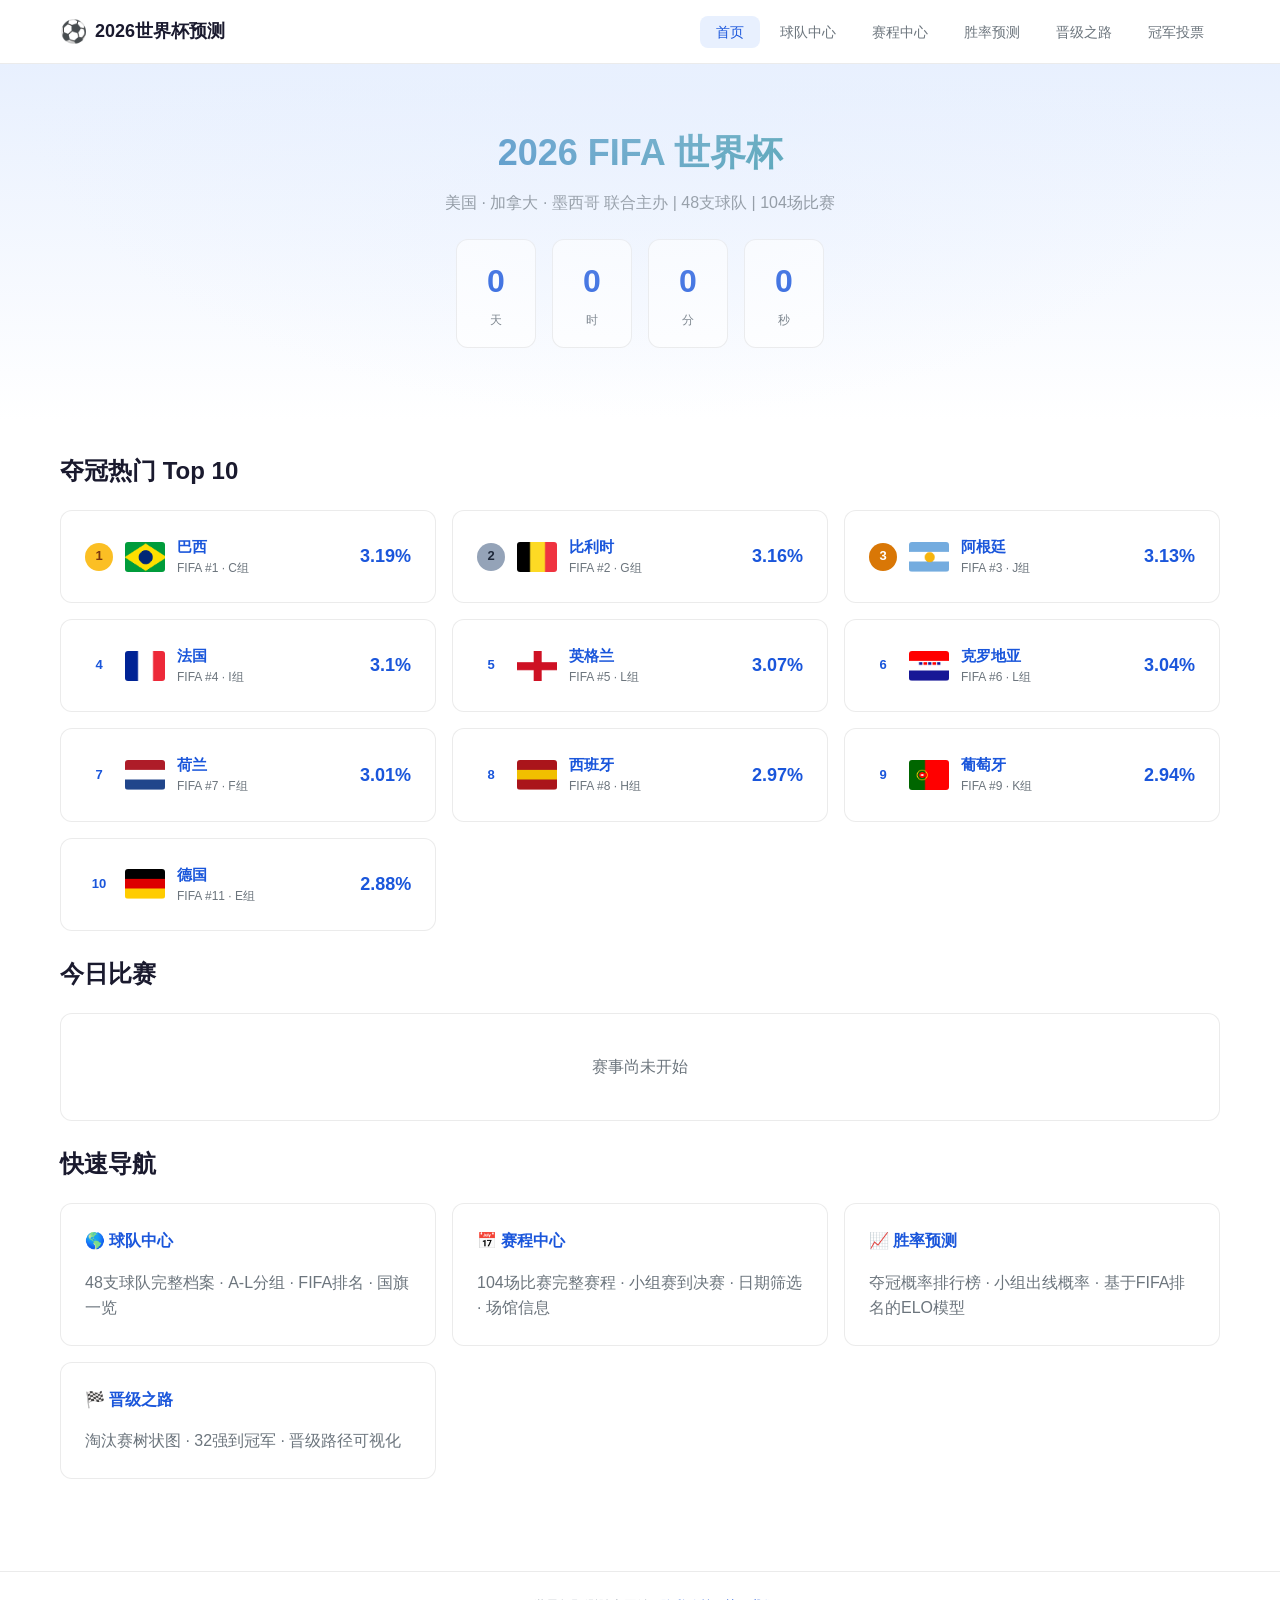
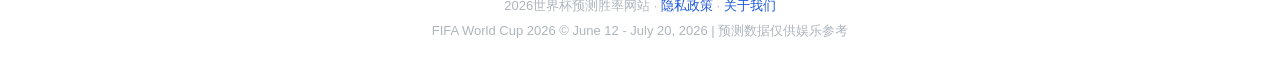
==== index.html @ de407ac1 "SEO optimization: meta tags, OG/Twitter cards, sitemap, robots.txt, privacy/about pages, schema.org " ====
<!DOCTYPE html>
<html lang="zh-CN">
<head>
<meta charset="UTF-8">
<meta name="viewport" content="width=device-width, initial-scale=1.0">
<title>2026世界杯预测胜率 | 夺冠概率 · 赛程 · 球队中心</title>
  <meta name="description" content="2026年美加墨世界杯预测胜率网站。48支球队完整数据，104场比赛赛程，基于FIFA排名的ELO胜率模型，冠军预测投票。免费、无广告（即将开通）、纯中文。">
  <meta name="keywords" content="2026世界杯,世界杯预测,夺冠概率,世界杯赛程,世界杯球队,FIFA排名,世界杯投票,美加墨世界杯,胜率预测">
  <meta name="robots" content="index, follow, max-image-preview:large">
  <meta name="author" content="2026世界杯预测">
  <link rel="canonical" href="https://wangjinbiao0601-max.github.io/worldcup2026-predict/">
  <!-- Open Graph -->
  <meta property="og:title" content="2026世界杯预测胜率 | 夺冠概率 · 赛程 · 球队中心">
  <meta property="og:description" content="2026年美加墨世界杯预测胜率网站。48支球队完整数据，104场比赛赛程，基于FIFA排名的ELO胜率模型，冠军预测投票。免费、无广告（即将开通）、纯中文。">
  <meta property="og:type" content="website">
  <meta property="og:url" content="https://wangjinbiao0601-max.github.io/worldcup2026-predict/">
  <meta property="og:site_name" content="2026世界杯预测">
  <meta property="og:locale" content="zh_CN">
  <!-- Twitter Card -->
  <meta name="twitter:card" content="summary_large_image">
  <meta name="twitter:title" content="2026世界杯预测胜率 | 夺冠概率 · 赛程 · 球队中心">
  <meta name="twitter:description" content="2026年美加墨世界杯预测胜率网站。48支球队完整数据，104场比赛赛程，基于FIFA排名的ELO胜率模型，冠军预测投票。免费、无广告（即将开通）、纯中文。">
  <!-- Structured Data -->
  <script type="application/ld+json">
  {
    "@context": "https://schema.org",
    "@type": "WebSite",
    "name": "2026世界杯预测胜率",
    "url": "https://wangjinbiao0601-max.github.io/worldcup2026-predict/",
    "description": "2026年美加墨世界杯预测胜率网站。48支球队数据、104场赛程、ELO胜率模型、冠军预测投票。",
    "inLanguage": "zh-CN",
    "potentialAction": {
      "@type": "SearchAction",
      "target": "https://wangjinbiao0601-max.github.io/worldcup2026-predict/teams.html?search={search_term_string}",
      "query-input": "required name=search_term_string"
    }
  }
  </script>
<link rel="stylesheet" href="css/style.css">
</head>
<body>

<nav class="nav">
  <div class="nav-inner">
    <a href="index.html" class="nav-logo"><span>&#9917;</span> 2026世界杯预测</a>
    <button class="nav-toggle" onclick="document.querySelector('.nav-links').classList.toggle('open')">
      <span></span><span></span><span></span>
    </button>
    <ul class="nav-links">
      <li><a href="index.html" class="active">首页</a></li>
      <li><a href="teams.html">球队中心</a></li>
      <li><a href="schedule.html">赛程中心</a></li>
      <li><a href="probability.html">胜率预测</a></li>
      <li><a href="bracket.html">晋级之路</a></li>
      <li><a href="vote.html">冠军投票</a></li>
    </ul>
  </div>
</nav>

<section class="hero hero-enhanced">
  <h1 class="shimmer-text">2026 FIFA 世界杯</h1>
  <p>美国 · 加拿大 · 墨西哥 联合主办 | 48支球队 | 104场比赛</p>
  <div class="countdown" id="countdown"></div>
</section>

<div class="container">
  <h2 class="section-title">夺冠热门 Top 10</h2>
  <div class="card-grid" id="hot-teams"></div>

  <div class="mt-24">
    <h2 class="section-title">今日比赛</h2>
    <div class="match-grid" id="today-matches"></div>
  </div>

  <div class="mt-24">
    <h2 class="section-title">快速导航</h2>
    <div class="card-grid">
      <a href="teams.html" class="card">
        <div class="card-title">&#127758; 球队中心</div>
        <p class="text-muted">48支球队完整档案 · A-L分组 · FIFA排名 · 国旗一览</p>
      </a>
      <a href="schedule.html" class="card">
        <div class="card-title">&#128197; 赛程中心</div>
        <p class="text-muted">104场比赛完整赛程 · 小组赛到决赛 · 日期筛选 · 场馆信息</p>
      </a>
      <a href="probability.html" class="card">
        <div class="card-title">&#128200; 胜率预测</div>
        <p class="text-muted">夺冠概率排行榜 · 小组出线概率 · 基于FIFA排名的ELO模型</p>
      </a>
      <a href="bracket.html" class="card">
        <div class="card-title">&#127937; 晋级之路</div>
        <p class="text-muted">淘汰赛树状图 · 32强到冠军 · 晋级路径可视化</p>
      </a>
    </div>
  </div>
</div>

<footer class="footer">
  <p>2026世界杯预测胜率网站 · <a href="privacy.html">隐私政策</a> · <a href="about.html">关于我们</a></p>
  <p style="margin-top:4px;">FIFA World Cup 2026 &copy; June 12 - July 20, 2026 | 预测数据仅供娱乐参考</p>
</footer>

<script src="js/data.js"></script>
<script src="js/probability.js"></script>
<script src="js/effects.js"></script>
<script>
(function() {
  // 激活粒子雨
  Effects.init();
  Effects.startParticleRain();

  var tn = TOURNAMENT;

  // 倒计时
  var start = new Date(tn.startDate + 'T00:00:00+08:00');
  var end = new Date(tn.endDate + 'T23:59:59+08:00');
  var now = new Date();

  function updateCountdown() {
    var diff = start - new Date();
    if (diff <= 0) diff = 0;
    var d = Math.floor(diff / 86400000);
    var h = Math.floor((diff % 86400000) / 3600000);
    var m = Math.floor((diff % 3600000) / 60000);
    var s = Math.floor((diff % 60000) / 1000);
    document.getElementById('countdown').innerHTML =
      '<div class="countdown-item"><div class="countdown-num">' + d + '</div><div class="countdown-label">天</div></div>' +
      '<div class="countdown-item"><div class="countdown-num">' + h + '</div><div class="countdown-label">时</div></div>' +
      '<div class="countdown-item"><div class="countdown-num">' + m + '</div><div class="countdown-label">分</div></div>' +
      '<div class="countdown-item"><div class="countdown-num">' + s + '</div><div class="countdown-label">秒</div></div>';
  }
  updateCountdown();
  setInterval(updateCountdown, 1000);

  // 夺冠热门 Top 10
  var odds = getCachedOdds().slice(0, 10);
  var hotHTML = odds.map(function(t, i) {
    var rankClass = i === 0 ? 'rank-1' : i === 1 ? 'rank-2' : i === 2 ? 'rank-3' : '';
    return '<a href="teams.html?team=' + t.fifaCode + '" class="card glow-card flip-card" style="display:flex;align-items:center;gap:12px;">' +
      '<div class="flip-card-inner" style="display:flex;align-items:center;gap:12px;width:100%;">' +
      '<span class="rank-badge ' + rankClass + '">' + (i+1) + '</span>' +
      '<img src="' + t.flag + '" class="flag-animated" style="width:40px;height:30px;object-fit:cover;border-radius:3px;" alt="">' +
      '<div style="flex:1"><div style="font-weight:600;font-size:15px;">' + t.name + '</div><div style="font-size:12px;color:var(--text-secondary);">FIFA #' + t.fifaRank + ' · ' + t.group + '组</div></div>' +
      '<div style="font-weight:700;font-size:18px;color:var(--accent);">' + t.probability + '%</div>' +
      '</div>' +
    '</a>';
  }).join('');
  document.getElementById('hot-teams').innerHTML = hotHTML;

  // 今日比赛
  var today = new Date().toISOString().slice(0, 10);
  var todayMatches = getMatchesByDate(today);
  var todayHTML = '';
  if (todayMatches.length === 0) {
    var upcoming = MATCHES.find(function(m) { return m.date >= today; });
    if (upcoming) {
      var h = getTeamByCode(upcoming.home);
      var a = getTeamByCode(upcoming.away);
      todayHTML = '<div class="card text-center" style="padding:40px;"><p class="text-muted" style="font-size:15px;">今日暂无比赛</p><p style="margin-top:8px;font-size:13px;">最近比赛: ' + h.nameCN + ' vs ' + a.nameCN + ' — ' + upcoming.date + '</p></div>';
    } else {
      todayHTML = '<div class="card text-center" style="padding:40px;"><p class="text-muted">赛事尚未开始</p></div>';
    }
  } else {
    todayHTML = todayMatches.map(function(m) {
      var h = getTeamByCode(m.home);
      var a = getTeamByCode(m.away);
      var probs = calcMatchProbability(h, a);
      var stageLabel = m.stage === 'group' ? m.group + '组 第' + m.matchday + '轮' : m.stage;
      return '<div class="match-card">' +
        '<div class="match-time"><div class="match-date">' + m.date.slice(5) + '</div><div class="match-hour">' + m.time + '</div></div>' +
        '<div class="match-teams">' +
          '<div class="match-team"><img src="' + h.flag + '" alt=""><span class="match-team-name">' + h.nameCN + '</span></div>' +
          '<span class="match-vs">VS</span>' +
          '<div class="match-team right"><span class="match-team-name">' + a.nameCN + '</span><img src="' + a.flag + '" alt=""></div>' +
        '</div>' +
        '<span class="match-stage">' + stageLabel + '</span>' +
        '<div style="text-align:center;font-size:12px;min-width:80px;">' +
          '<span style="color:var(--accent);">' + probs.homeWin + '%</span> · <span style="color:var(--text-tertiary);">' + probs.draw + '%</span> · <span style="color:var(--danger);">' + probs.awayWin + '%</span>' +
        '</div>' +
      '</div>';
    }).join('');
  }
  document.getElementById('today-matches').innerHTML = todayHTML;
})();
</script>
</body>
</html>
---- css/style.css ----
/* ===== CSS Variables ===== */
:root {
  --bg: #ffffff;
  --bg-secondary: #f8f9fa;
  --bg-tertiary: #f0f1f3;
  --text: #1a1a2e;
  --text-secondary: #6c757d;
  --text-tertiary: #adb5bd;
  --border: rgba(0,0,0,.08);
  --border-secondary: rgba(0,0,0,.15);
  --accent: #1a56db;
  --accent-light: #e8f0fe;
  --accent-text: #1a56db;
  --success: #059669;
  --success-bg: #ecfdf5;
  --warning: #d97706;
  --warning-bg: #fffbeb;
  --danger: #dc2626;
  --danger-bg: #fef2f2;
  --radius: 12px;
  --radius-sm: 8px;
  --nav-height: 64px;
  --max-width: 1200px;
}

@media (prefers-color-scheme: dark) {
  :root {
    --bg: #0f172a;
    --bg-secondary: #1e293b;
    --bg-tertiary: #334155;
    --text: #f1f5f9;
    --text-secondary: #94a3b8;
    --text-tertiary: #64748b;
    --border: rgba(255,255,255,.08);
    --border-secondary: rgba(255,255,255,.15);
    --accent: #3b82f6;
    --accent-light: #1e3a5f;
    --accent-text: #60a5fa;
  }
}

/* ===== Reset ===== */
*, *::before, *::after { box-sizing: border-box; margin: 0; padding: 0; }
html { font-size: 16px; scroll-behavior: smooth; }
body {
  font-family: -apple-system, BlinkMacSystemFont, "Segoe UI", "PingFang SC", "Hiragino Sans GB", "Microsoft YaHei", sans-serif;
  background: var(--bg);
  color: var(--text);
  line-height: 1.6;
  min-height: 100vh;
}
a { color: var(--accent); text-decoration: none; }
img { max-width: 100%; display: block; }

/* ===== Navigation ===== */
.nav {
  position: sticky; top: 0; z-index: 100;
  background: var(--bg);
  border-bottom: 1px solid var(--border);
  backdrop-filter: blur(12px);
  height: var(--nav-height);
}
.nav-inner {
  max-width: var(--max-width); margin: 0 auto; padding: 0 20px;
  display: flex; align-items: center; justify-content: space-between;
  height: 100%;
}
.nav-logo {
  font-size: 18px; font-weight: 700; color: var(--text);
  display: flex; align-items: center; gap: 8px;
}
.nav-logo span { font-size: 22px; }
.nav-links { display: flex; gap: 4px; list-style: none; }
.nav-links a {
  padding: 8px 16px; border-radius: var(--radius-sm);
  font-size: 14px; color: var(--text-secondary);
  transition: all .2s;
  white-space: nowrap;
}
.nav-links a:hover, .nav-links a.active {
  background: var(--accent-light); color: var(--accent-text);
}

/* ===== Mobile Nav ===== */
.nav-toggle { display: none; background: none; border: none; cursor: pointer; padding: 8px; }
.nav-toggle span { display: block; width: 24px; height: 2px; background: var(--text); margin: 5px 0; transition: .2s; }
@media (max-width: 768px) {
  .nav-links {
    display: none; position: absolute; top: var(--nav-height); left: 0; right: 0;
    background: var(--bg); border-bottom: 1px solid var(--border);
    flex-direction: column; padding: 8px;
  }
  .nav-links.open { display: flex; }
  .nav-toggle { display: block; }
}

/* ===== Layout ===== */
.container { max-width: var(--max-width); margin: 0 auto; padding: 32px 20px; }

/* ===== Hero ===== */
.hero {
  text-align: center; padding: 60px 20px 40px;
  background: linear-gradient(180deg, var(--accent-light) 0%, var(--bg) 100%);
}
.hero h1 { font-size: 36px; font-weight: 800; margin-bottom: 8px; }
.hero p { font-size: 16px; color: var(--text-secondary); margin-bottom: 24px; }
.countdown {
  display: flex; gap: 16px; justify-content: center; flex-wrap: wrap;
  margin-bottom: 32px;
}
.countdown-item {
  background: var(--bg); border: 1px solid var(--border);
  border-radius: var(--radius); padding: 16px 24px; min-width: 80px;
  text-align: center;
}
.countdown-num { font-size: 32px; font-weight: 800; color: var(--accent); }
.countdown-label { font-size: 12px; color: var(--text-secondary); margin-top: 4px; }

/* ===== Cards ===== */
.card {
  background: var(--bg); border: 1px solid var(--border);
  border-radius: var(--radius); padding: 24px;
  transition: border-color .2s, transform .2s;
}
.card:hover { border-color: var(--border-secondary); transform: translateY(-2px); }
.card-title { font-size: 16px; font-weight: 600; margin-bottom: 16px; }
.card-grid { display: grid; grid-template-columns: repeat(auto-fill, minmax(280px, 1fr)); gap: 16px; }

.section-title { font-size: 24px; font-weight: 700; margin-bottom: 20px; }
.section-desc { color: var(--text-secondary); margin-bottom: 24px; }

/* ===== Team Grid ===== */
.team-grid { display: grid; grid-template-columns: repeat(auto-fill, minmax(160px, 1fr)); gap: 12px; }
.team-card {
  display: flex; align-items: center; gap: 10px;
  padding: 12px 16px; border: 1px solid var(--border); border-radius: var(--radius-sm);
  cursor: pointer; transition: all .2s; background: var(--bg);
}
.team-card:hover { border-color: var(--accent); background: var(--accent-light); }
.team-card img { width: 32px; height: 24px; object-fit: cover; border-radius: 2px; }
.team-card-info { flex: 1; min-width: 0; }
.team-card-name { font-size: 14px; font-weight: 500; white-space: nowrap; overflow: hidden; text-overflow: ellipsis; }
.team-card-rank { font-size: 12px; color: var(--text-secondary); }
.team-card-group {
  font-size: 11px; color: var(--accent); background: var(--accent-light);
  padding: 2px 8px; border-radius: 10px; font-weight: 600;
}

/* ===== Group Tabs ===== */
.group-tabs {
  display: flex; flex-wrap: wrap; gap: 6px; margin-bottom: 20px;
}
.group-tab {
  padding: 6px 14px; border: 1px solid var(--border); border-radius: 20px;
  font-size: 13px; font-weight: 500; cursor: pointer; transition: all .2s;
  background: var(--bg); color: var(--text-secondary);
}
.group-tab:hover, .group-tab.active {
  background: var(--accent); color: #fff; border-color: var(--accent);
}

/* ===== Search ===== */
.search-box {
  width: 100%; max-width: 400px; margin-bottom: 20px;
  padding: 10px 16px; border: 1px solid var(--border); border-radius: var(--radius-sm);
  font-size: 14px; background: var(--bg); color: var(--text);
  outline: none; transition: border-color .2s;
}
.search-box:focus { border-color: var(--accent); }

/* ===== Match Card ===== */
.match-card {
  display: flex; align-items: center; gap: 12px;
  padding: 14px 18px; border: 1px solid var(--border); border-radius: var(--radius);
  transition: all .2s;
}
.match-card:hover { border-color: var(--accent); }
.match-time { text-align: center; min-width: 48px; }
.match-date { font-size: 12px; color: var(--text-secondary); }
.match-hour { font-size: 15px; font-weight: 600; }
.match-teams { flex: 1; display: flex; align-items: center; gap: 8px; }
.match-team {
  display: flex; align-items: center; gap: 6px; flex: 1;
}
.match-team.right { justify-content: flex-end; text-align: right; }
.match-team img { width: 28px; height: 21px; object-fit: cover; border-radius: 2px; }
.match-team-name { font-size: 14px; font-weight: 500; }
.match-vs { font-size: 13px; color: var(--text-tertiary); font-weight: 600; margin: 0 8px; }
.match-venue { font-size: 11px; color: var(--text-tertiary); }
.match-score {
  font-size: 20px; font-weight: 800; min-width: 60px; text-align: center;
  letter-spacing: 4px;
}
.match-score.scheduled { color: var(--text-tertiary); letter-spacing: 0; font-size: 12px; }
.match-stage {
  font-size: 11px; padding: 2px 8px; border-radius: 10px;
  background: var(--accent-light); color: var(--accent); font-weight: 600;
}

/* ===== Match Grid ===== */
.match-grid { display: flex; flex-direction: column; gap: 8px; }
.match-date-header {
  font-size: 14px; font-weight: 600; color: var(--text-secondary);
  padding: 12px 0 4px; border-top: 1px solid var(--border); margin-top: 8px;
}

/* ===== Stage Filter ===== */
.stage-filters { display: flex; gap: 6px; flex-wrap: wrap; margin-bottom: 20px; }
.stage-filter {
  padding: 6px 14px; border: 1px solid var(--border); border-radius: 20px;
  font-size: 13px; cursor: pointer; transition: all .2s;
  background: var(--bg); color: var(--text-secondary);
}
.stage-filter:hover, .stage-filter.active {
  background: var(--accent); color: #fff; border-color: var(--accent);
}

/* ===== Table ===== */
.data-table {
  width: 100%; border-collapse: collapse; font-size: 14px;
}
.data-table th, .data-table td {
  padding: 12px 16px; text-align: left;
  border-bottom: 1px solid var(--border);
}
.data-table th { font-weight: 600; color: var(--text-secondary); font-size: 12px; text-transform: uppercase; }
.data-table tr:hover td { background: var(--bg-secondary); }
.rank-badge {
  display: inline-flex; align-items: center; justify-content: center;
  width: 28px; height: 28px; border-radius: 50%; font-size: 13px; font-weight: 700;
}
.rank-1 { background: #fbbf24; color: #78350f; }
.rank-2 { background: #94a3b8; color: #1e293b; }
.rank-3 { background: #d97706; color: #fff; }

.prob-bar {
  height: 8px; border-radius: 4px; background: var(--accent);
  transition: width .5s;
}
.prob-bar-bg { flex: 1; background: var(--bg-tertiary); border-radius: 4px; overflow: hidden; min-width: 80px; }

/* ===== Bracket ===== */
.bracket-container { overflow-x: auto; padding: 20px 0; }
.bracket-rounds { display: flex; gap: 20px; min-width: 960px; }
.bracket-round { flex: 1; min-width: 140px; }
.bracket-round-title {
  font-size: 12px; font-weight: 600; color: var(--text-secondary);
  text-align: center; margin-bottom: 12px;
  text-transform: uppercase; letter-spacing: 1px;
}
.bracket-match {
  border: 1px solid var(--border); border-radius: var(--radius-sm);
  padding: 10px; margin-bottom: 8px; background: var(--bg);
  transition: all .2s;
}
.bracket-match:hover { border-color: var(--accent); }
.bracket-team { display: flex; align-items: center; gap: 6px; padding: 4px 0; }
.bracket-team img { width: 20px; height: 15px; object-fit: cover; border-radius: 1px; }
.bracket-team-name { font-size: 12px; }
.bracket-team.tbd .bracket-team-name { color: var(--text-tertiary); font-style: italic; }
.bracket-connector { flex: 1; display: flex; align-items: center; justify-content: center; }

/* ===== Chart wrapper ===== */
.chart-wrapper {
  background: var(--bg); border: 1px solid var(--border);
  border-radius: var(--radius); padding: 20px;
  margin-bottom: 24px;
}

/* ===== Animations ===== */
@keyframes flagWave {
  0%, 100% { transform: perspective(100px) rotateY(0deg); }
  25% { transform: perspective(100px) rotateY(5deg); }
  75% { transform: perspective(100px) rotateY(-5deg); }
}
@keyframes flagFloat {
  0%, 100% { transform: translateY(0); }
  50% { transform: translateY(-3px); }
}
@keyframes countPulse {
  0%, 100% { transform: scale(1); }
  50% { transform: scale(1.05); }
}
@keyframes fadeInUp {
  from { opacity: 0; transform: translateY(20px); }
  to { opacity: 1; transform: translateY(0); }
}
@keyframes slideIn {
  from { opacity: 0; transform: translateX(-20px); }
  to { opacity: 1; transform: translateX(0); }
}
@keyframes glowPulse {
  0%, 100% { box-shadow: 0 0 4px rgba(26,86,219,.2); }
  50% { box-shadow: 0 0 16px rgba(26,86,219,.4); }
}
@keyframes numberBounce {
  0% { transform: scale(1); }
  30% { transform: scale(1.3); color: var(--accent); }
  100% { transform: scale(1); }
}
@keyframes floatUp {
  0% { opacity: 1; transform: translateY(0) scale(1); }
  100% { opacity: 0; transform: translateY(-60px) scale(.3); }
}
@keyframes shimmer {
  0% { background-position: -200% 0; }
  100% { background-position: 200% 0; }
}

.flag-animated {
  animation: flagWave 3s ease-in-out infinite, flagFloat 2s ease-in-out infinite;
  transform-origin: center;
  image-rendering: auto;
}
.flag-animated:hover { animation: flagWave .6s ease-in-out infinite, flagFloat 1s ease-in-out infinite; }

.team-card img, .match-team img, .prob-flag { animation: flagWave 4s ease-in-out infinite; }
.team-card:hover img { animation: flagWave .8s ease-in-out infinite; }

.animate-in { animation: fadeInUp .5s ease-out both; }
.animate-slide { animation: slideIn .4s ease-out both; }

.countdown-item { animation: countPulse 2s ease-in-out infinite; }
.countdown-item:nth-child(2) { animation-delay: .2s; }
.countdown-item:nth-child(3) { animation-delay: .4s; }
.countdown-item:nth-child(4) { animation-delay: .6s; }

.number-animate {
  animation: numberBounce .6s ease-out;
  display: inline-block;
}

.glow-card {
  transition: all .3s ease;
}
.glow-card:hover {
  animation: glowPulse 1.5s ease-in-out infinite;
  border-color: var(--accent);
}

.flip-card {
  perspective: 600px;
}
.flip-card-inner {
  transition: transform .5s ease;
  transform-style: preserve-3d;
}
.flip-card:hover .flip-card-inner { transform: rotateY(8deg) translateY(-4px); }

.shimmer-text {
  background: linear-gradient(90deg, var(--accent) 0%, var(--success) 50%, var(--accent) 100%);
  background-size: 200% auto;
  -webkit-background-clip: text;
  -webkit-text-fill-color: transparent;
  background-clip: text;
  animation: shimmer 3s linear infinite;
}

/* ===== Particle Canvas ===== */
#particle-canvas {
  position: fixed; top: 0; left: 0; width: 100%; height: 100%;
  pointer-events: none; z-index: 0;
}

/* ===== Hero enhanced ===== */
.hero-enhanced {
  position: relative; overflow: hidden;
}
.hero-enhanced::before {
  content: ''; position: absolute; top: 0; left: 0; right: 0; bottom: 0;
  background: radial-gradient(ellipse at 50% 0%, var(--accent-light) 0%, transparent 70%);
  opacity: .6;
}

/* ===== Vote page specific ===== */
.vote-grid {
  display: grid; grid-template-columns: repeat(auto-fill, minmax(120px, 1fr)); gap: 10px;
}
.vote-card {
  border: 2px solid var(--border); border-radius: var(--radius);
  padding: 14px 10px; text-align: center; cursor: pointer;
  transition: all .25s ease; background: var(--bg);
  position: relative; overflow: hidden;
}
.vote-card:hover { border-color: var(--accent); transform: translateY(-2px); }
.vote-card.selected {
  border-color: var(--accent); background: var(--accent-light);
  animation: glowPulse 2s ease-in-out infinite;
}
.vote-card.selected::after {
  content: '\2713'; position: absolute; top: 6px; right: 8px;
  font-size: 16px; color: var(--accent); font-weight: 700;
}
.vote-card img { width: 36px; height: 27px; object-fit: cover; border-radius: 2px; margin: 0 auto 6px; }
.vote-card-name { font-size: 13px; font-weight: 500; }
.vote-card-rank { font-size: 11px; color: var(--text-secondary); margin-top: 2px; }

.vote-actions {
  display: flex; gap: 12px; flex-wrap: wrap; margin-top: 24px;
}
.btn {
  padding: 10px 24px; border-radius: var(--radius-sm); font-size: 14px; font-weight: 600;
  cursor: pointer; transition: all .2s; border: 1px solid var(--border);
  background: var(--bg); color: var(--text);
}
.btn:hover { border-color: var(--border-secondary); }
.btn-primary {
  background: var(--accent); color: #fff; border-color: var(--accent);
}
.btn-primary:hover { opacity: .9; transform: translateY(-1px); }
.btn-success {
  background: var(--success); color: #fff; border-color: var(--success);
}
.btn-danger {
  background: var(--danger); color: #fff; border-color: var(--danger);
}

.result-badge {
  display: inline-flex; align-items: center; gap: 6px;
  padding: 6px 14px; border-radius: 20px; font-size: 13px; font-weight: 600;
  background: var(--success-bg); color: var(--success);
}
.result-badge.highlight { background: var(--accent-light); color: var(--accent); }

.share-preview {
  background: linear-gradient(135deg, #1a1a2e 0%, #16213e 50%, #0f3460 100%);
  color: #fff; border-radius: var(--radius); padding: 32px;
  text-align: center; max-width: 420px; margin: 0 auto;
  position: relative; overflow: hidden;
}
.share-preview::before {
  content: ''; position: absolute; top: 0; left: 0; right: 0; bottom: 0;
  background: radial-gradient(circle at 30% 50%, rgba(59,130,246,.15) 0%, transparent 50%);
}
.share-preview > * { position: relative; z-index: 1; }
.share-title { font-size: 22px; font-weight: 800; margin-bottom: 16px; }
.share-champion { font-size: 18px; font-weight: 700; margin: 8px 0; color: #fbbf24; }
.share-teams {
  display: flex; flex-wrap: wrap; gap: 8px; justify-content: center; margin: 16px 0;
}
.share-team-tag {
  background: rgba(255,255,255,.1); border: 1px solid rgba(255,255,255,.15);
  border-radius: 20px; padding: 6px 14px; font-size: 13px;
  display: flex; align-items: center; gap: 6px;
}
.share-team-tag img { width: 22px; height: 16px; object-fit: cover; border-radius: 1px; }
.share-footer {
  font-size: 11px; opacity: .5; margin-top: 20px;
}

/* ===== Footer ===== */
.footer {
  border-top: 1px solid var(--border); padding: 24px 20px;
  text-align: center; font-size: 13px; color: var(--text-tertiary);
  margin-top: 60px;
}

/* ===== Modal ===== */
.modal-overlay {
  display: none; position: fixed; inset: 0; z-index: 200;
  background: rgba(0,0,0,.5); align-items: center; justify-content: center;
}
.modal-overlay.open { display: flex; }
.modal {
  background: var(--bg); border-radius: var(--radius); padding: 32px;
  max-width: 480px; width: 90%; max-height: 80vh; overflow-y: auto;
}
.modal-close {
  float: right; background: none; border: none; font-size: 24px;
  cursor: pointer; color: var(--text-secondary); line-height: 1;
}
.modal-flag { width: 64px; height: 48px; object-fit: cover; border-radius: 4px; margin: 0 auto 16px; }
.modal-name { font-size: 22px; font-weight: 700; text-align: center; }
.modal-name-en { font-size: 14px; color: var(--text-secondary); text-align: center; margin-bottom: 16px; }
.modal-stats { display: grid; grid-template-columns: 1fr 1fr; gap: 12px; }
.modal-stat { text-align: center; padding: 12px; background: var(--bg-secondary); border-radius: var(--radius-sm); }
.modal-stat-val { font-size: 18px; font-weight: 700; }
.modal-stat-label { font-size: 12px; color: var(--text-secondary); }

/* ===== Utility ===== */
.text-center { text-align: center; }
.text-muted { color: var(--text-secondary); }
.mt-16 { margin-top: 16px; }
.mt-24 { margin-top: 24px; }
.mb-16 { margin-bottom: 16px; }
.flex-center { display: flex; align-items: center; justify-content: center; }
.hidden { display: none !important; }

/* ===== Responsive ===== */
@media (max-width: 768px) {
  .hero h1 { font-size: 26px; }
  .countdown-item { min-width: 60px; padding: 12px 16px; }
  .countdown-num { font-size: 24px; }
  .card-grid { grid-template-columns: 1fr; }
  .team-grid { grid-template-columns: repeat(auto-fill, minmax(140px, 1fr)); }
  .bracket-rounds { min-width: 720px; }
  .bracket-round { min-width: 100px; }
}

@media (max-width: 480px) {
  .container { padding: 16px 12px; }
  .match-teams { flex-direction: column; gap: 4px; }
  .match-team.right { justify-content: flex-start; text-align: left; }
  .match-vs { margin: 2px 0; }
}
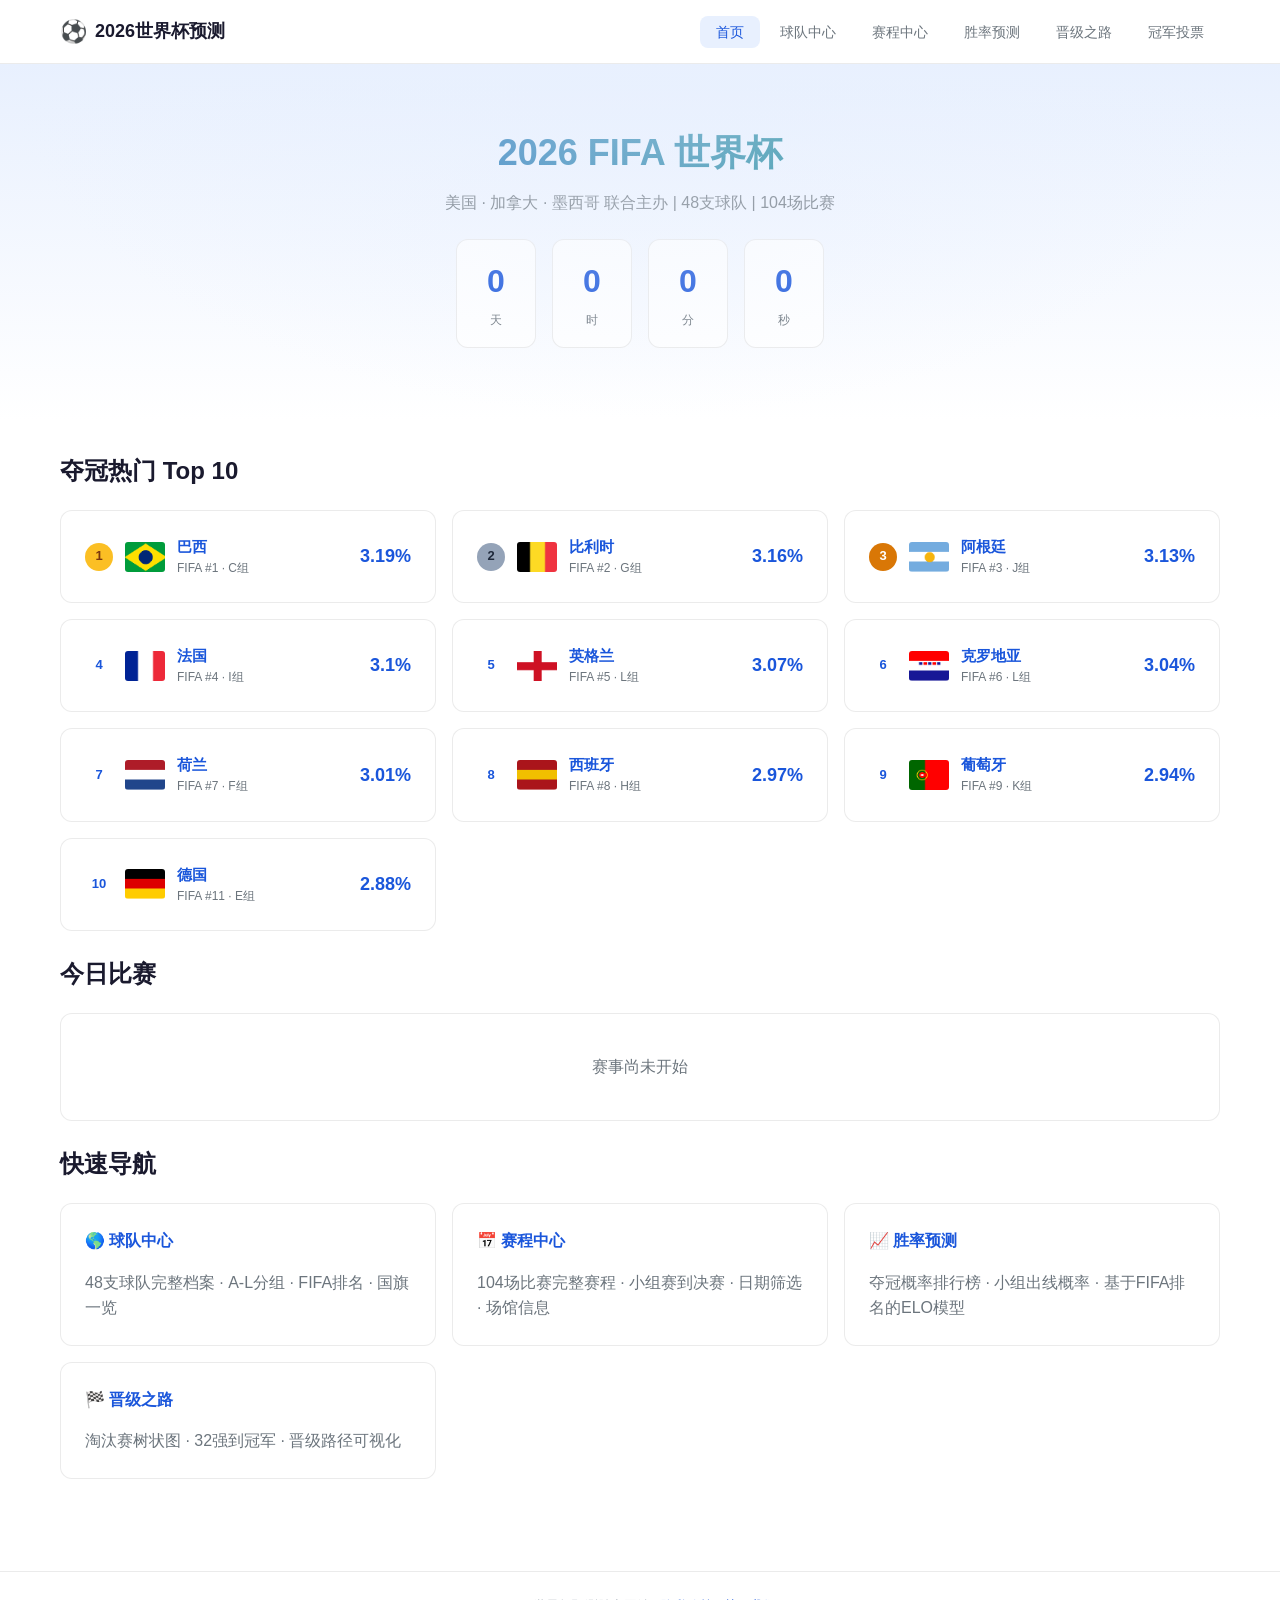
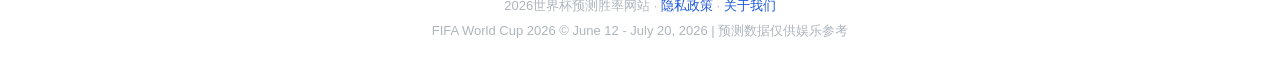
==== commit 6435caec: "Bind custom domain cup2026.top + update all URLs" ====
--- a/index.html
+++ b/index.html
@@ -8,12 +8,12 @@
   <meta name="keywords" content="2026世界杯,世界杯预测,夺冠概率,世界杯赛程,世界杯球队,FIFA排名,世界杯投票,美加墨世界杯,胜率预测">
   <meta name="robots" content="index, follow, max-image-preview:large">
   <meta name="author" content="2026世界杯预测">
-  <link rel="canonical" href="https://wangjinbiao0601-max.github.io/worldcup2026-predict/">
+  <link rel="canonical" href="https://cup2026.top/">
   <!-- Open Graph -->
   <meta property="og:title" content="2026世界杯预测胜率 | 夺冠概率 · 赛程 · 球队中心">
   <meta property="og:description" content="2026年美加墨世界杯预测胜率网站。48支球队完整数据，104场比赛赛程，基于FIFA排名的ELO胜率模型，冠军预测投票。免费、无广告（即将开通）、纯中文。">
   <meta property="og:type" content="website">
-  <meta property="og:url" content="https://wangjinbiao0601-max.github.io/worldcup2026-predict/">
+  <meta property="og:url" content="https://cup2026.top/">
   <meta property="og:site_name" content="2026世界杯预测">
   <meta property="og:locale" content="zh_CN">
   <!-- Twitter Card -->
@@ -26,12 +26,12 @@
     "@context": "https://schema.org",
     "@type": "WebSite",
     "name": "2026世界杯预测胜率",
-    "url": "https://wangjinbiao0601-max.github.io/worldcup2026-predict/",
+    "url": "https://cup2026.top/",
     "description": "2026年美加墨世界杯预测胜率网站。48支球队数据、104场赛程、ELO胜率模型、冠军预测投票。",
     "inLanguage": "zh-CN",
     "potentialAction": {
       "@type": "SearchAction",
-      "target": "https://wangjinbiao0601-max.github.io/worldcup2026-predict/teams.html?search={search_term_string}",
+      "target": "https://cup2026.top/teams.html?search={search_term_string}",
       "query-input": "required name=search_term_string"
     }
   }
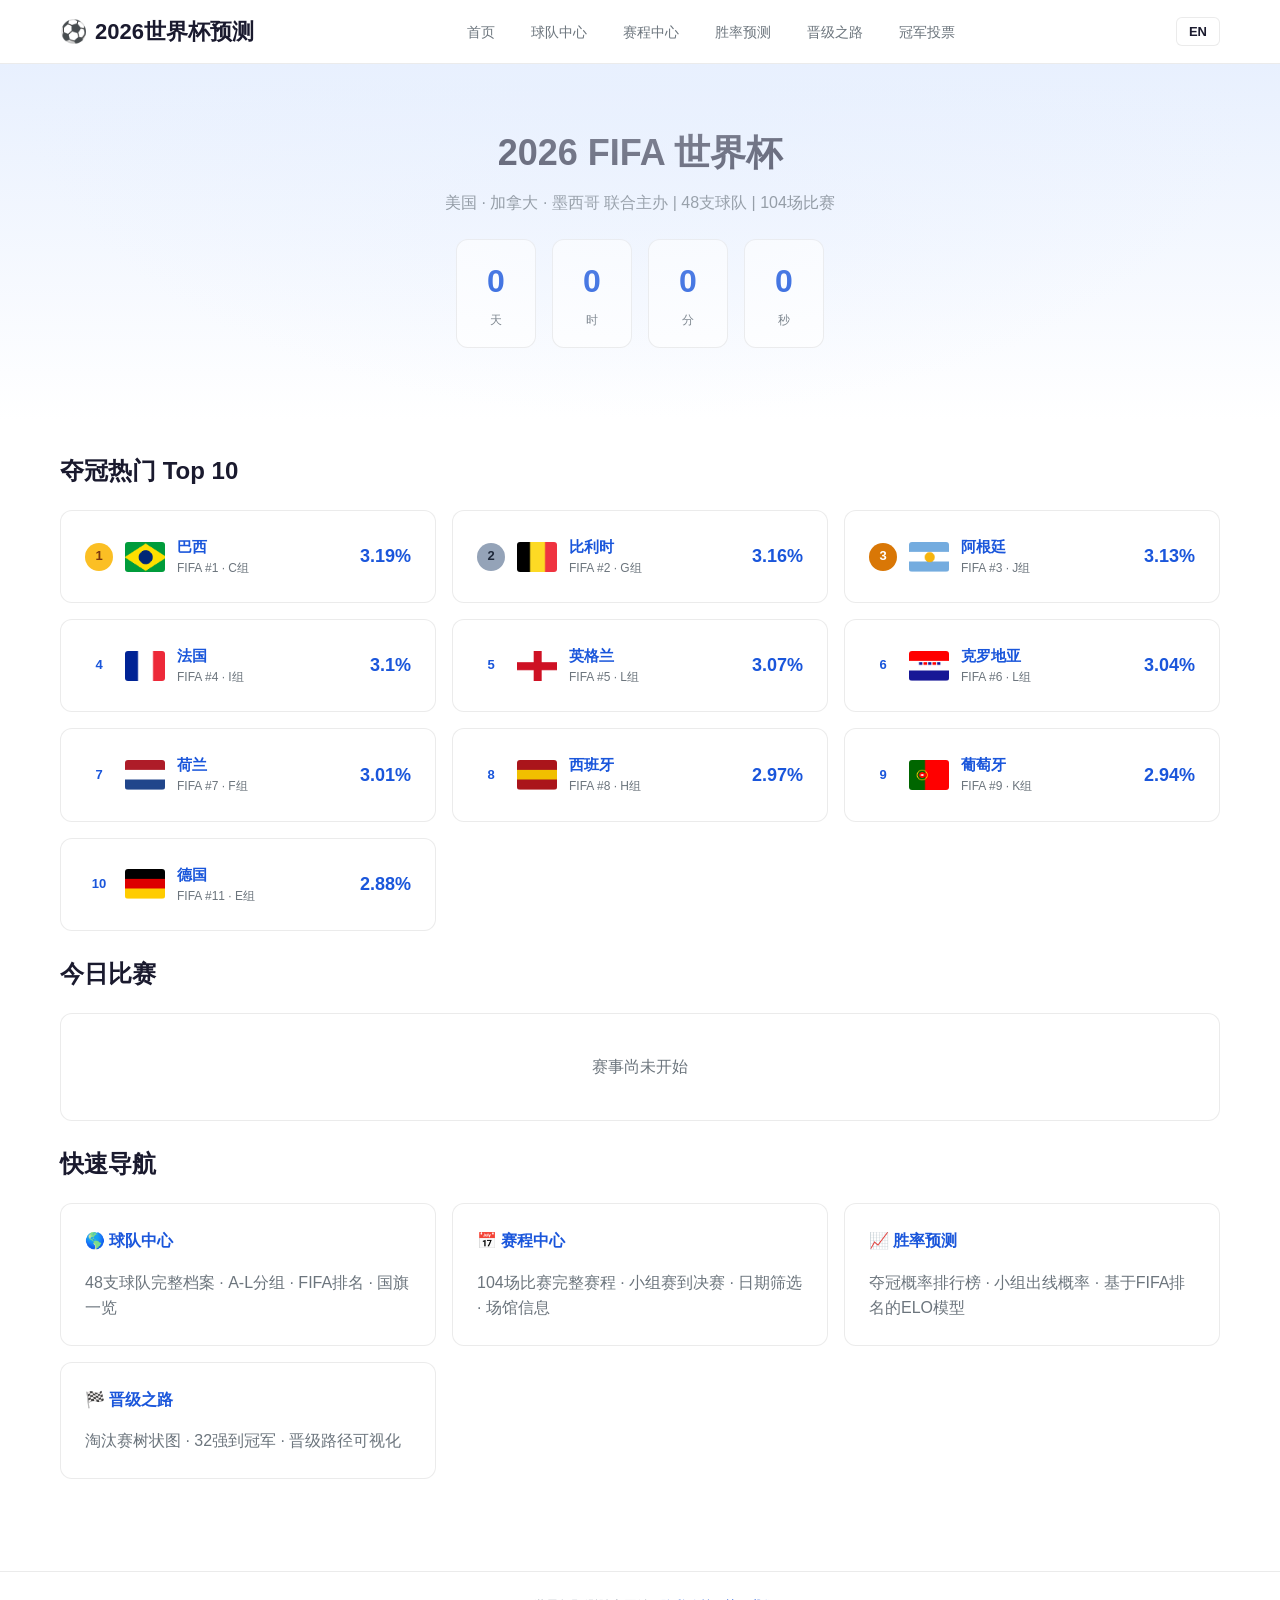
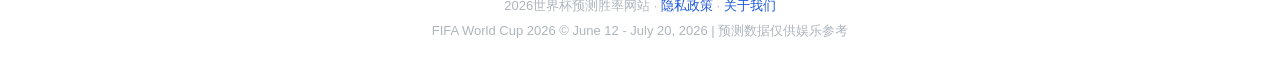
==== commit 4f193b9f: "Add i18n Chinese/English bilingual support with language switcher" ====
--- a/index.html
+++ b/index.html
@@ -2,8 +2,10 @@
 <html lang="zh-CN">
 <head>
 <meta charset="UTF-8">
+  <script async src="https://pagead2.googlesyndication.com/pagead/js/adsbygoogle.js?client=ca-pub-3006326176617264"
+     crossorigin="anonymous"></script>
 <meta name="viewport" content="width=device-width, initial-scale=1.0">
-<title>2026世界杯预测胜率 | 夺冠概率 · 赛程 · 球队中心</title>
+<title data-i18n-title="2026世界杯预测胜率 | 夺冠概率 · 赛程 · 球队中心">2026世界杯预测胜率 | 夺冠概率 · 赛程 · 球队中心</title>
   <meta name="description" content="2026年美加墨世界杯预测胜率网站。48支球队完整数据，104场比赛赛程，基于FIFA排名的ELO胜率模型，冠军预测投票。免费、无广告（即将开通）、纯中文。">
   <meta name="keywords" content="2026世界杯,世界杯预测,夺冠概率,世界杯赛程,世界杯球队,FIFA排名,世界杯投票,美加墨世界杯,胜率预测">
   <meta name="robots" content="index, follow, max-image-preview:large">
@@ -37,43 +39,45 @@
   }
   </script>
 <link rel="stylesheet" href="css/style.css">
+  <script src="js/i18n.js" defer></script>
 </head>
 <body>
 
 <nav class="nav">
   <div class="nav-inner">
-    <a href="index.html" class="nav-logo"><span>&#9917;</span> 2026世界杯预测</a>
+    <a href="index.html" class="nav-logo"><span>&#9917;</span> <span data-i18n="2026世界杯预测">2026世界杯预测</span></a>
     <button class="nav-toggle" onclick="document.querySelector('.nav-links').classList.toggle('open')">
       <span></span><span></span><span></span>
     </button>
     <ul class="nav-links">
-      <li><a href="index.html" class="active">首页</a></li>
-      <li><a href="teams.html">球队中心</a></li>
-      <li><a href="schedule.html">赛程中心</a></li>
-      <li><a href="probability.html">胜率预测</a></li>
-      <li><a href="bracket.html">晋级之路</a></li>
-      <li><a href="vote.html">冠军投票</a></li>
+      <li><a href="index.html" data-i18n="首页">首页</a></li>
+      <li><a href="teams.html" data-i18n="球队中心">球队中心</a></li>
+      <li><a href="schedule.html" data-i18n="赛程中心">赛程中心</a></li>
+      <li><a href="probability.html" data-i18n="胜率预测">胜率预测</a></li>
+      <li><a href="bracket.html" data-i18n="晋级之路">晋级之路</a></li>
+      <li><a href="vote.html" data-i18n="冠军投票">冠军投票</a></li>
     </ul>
+    <button id="lang-switch" class="btn" style="padding:6px 12px;font-size:13px;font-weight:600;border-radius:6px;margin-left:8px;">EN</button>
   </div>
 </nav>
 
 <section class="hero hero-enhanced">
-  <h1 class="shimmer-text">2026 FIFA 世界杯</h1>
-  <p>美国 · 加拿大 · 墨西哥 联合主办 | 48支球队 | 104场比赛</p>
+  <h1 data-i18n="2026 FIFA 世界杯">2026 FIFA 世界杯</h1>
+  <p><span data-i18n="美国 · 加拿大 · 墨西哥 联合主办 | 48支球队 | 104场比赛">美国 · 加拿大 · 墨西哥 联合主办 | 48支球队 | 104场比赛</span></p>
   <div class="countdown" id="countdown"></div>
 </section>
 
 <div class="container">
-  <h2 class="section-title">夺冠热门 Top 10</h2>
+  <h2 class="section-title" data-i18n="夺冠热门 Top 10">夺冠热门 Top 10</h2>
   <div class="card-grid" id="hot-teams"></div>
 
   <div class="mt-24">
-    <h2 class="section-title">今日比赛</h2>
+    <h2 class="section-title" data-i18n="今日比赛">今日比赛</h2>
     <div class="match-grid" id="today-matches"></div>
   </div>
 
   <div class="mt-24">
-    <h2 class="section-title">快速导航</h2>
+    <h2 class="section-title" data-i18n="快速导航">快速导航</h2>
     <div class="card-grid">
       <a href="teams.html" class="card">
         <div class="card-title">&#127758; 球队中心</div>
@@ -96,7 +100,7 @@
 </div>
 
 <footer class="footer">
-  <p>2026世界杯预测胜率网站 · <a href="privacy.html">隐私政策</a> · <a href="about.html">关于我们</a></p>
+  <p>2026世界杯预测胜率网站 · <a href="privacy.html"data-i18n="隐私政策">隐私政策</a> · <a href="about.html"data-i18n="关于我们">关于我们</a></p>
   <p style="margin-top:4px;">FIFA World Cup 2026 &copy; June 12 - July 20, 2026 | 预测数据仅供娱乐参考</p>
 </footer>
 
@@ -105,16 +109,13 @@
 <script src="js/effects.js"></script>
 <script>
 (function() {
-  // 激活粒子雨
   Effects.init();
   Effects.startParticleRain();
 
   var tn = TOURNAMENT;
+  function L(text) { return typeof I18N !== 'undefined' ? I18N.t(text) : text; }
 
-  // 倒计时
   var start = new Date(tn.startDate + 'T00:00:00+08:00');
-  var end = new Date(tn.endDate + 'T23:59:59+08:00');
-  var now = new Date();
 
   function updateCountdown() {
     var diff = start - new Date();
@@ -124,63 +125,74 @@
     var m = Math.floor((diff % 3600000) / 60000);
     var s = Math.floor((diff % 60000) / 1000);
     document.getElementById('countdown').innerHTML =
-      '<div class="countdown-item"><div class="countdown-num">' + d + '</div><div class="countdown-label">天</div></div>' +
-      '<div class="countdown-item"><div class="countdown-num">' + h + '</div><div class="countdown-label">时</div></div>' +
-      '<div class="countdown-item"><div class="countdown-num">' + m + '</div><div class="countdown-label">分</div></div>' +
-      '<div class="countdown-item"><div class="countdown-num">' + s + '</div><div class="countdown-label">秒</div></div>';
+      '<div class="countdown-item"><div class="countdown-num">' + d + '</div><div class="countdown-label">' + L('天') + '</div></div>' +
+      '<div class="countdown-item"><div class="countdown-num">' + h + '</div><div class="countdown-label">' + L('时') + '</div></div>' +
+      '<div class="countdown-item"><div class="countdown-num">' + m + '</div><div class="countdown-label">' + L('分') + '</div></div>' +
+      '<div class="countdown-item"><div class="countdown-num">' + s + '</div><div class="countdown-label">' + L('秒') + '</div></div>';
   }
   updateCountdown();
   setInterval(updateCountdown, 1000);
 
-  // 夺冠热门 Top 10
-  var odds = getCachedOdds().slice(0, 10);
-  var hotHTML = odds.map(function(t, i) {
-    var rankClass = i === 0 ? 'rank-1' : i === 1 ? 'rank-2' : i === 2 ? 'rank-3' : '';
-    return '<a href="teams.html?team=' + t.fifaCode + '" class="card glow-card flip-card" style="display:flex;align-items:center;gap:12px;">' +
-      '<div class="flip-card-inner" style="display:flex;align-items:center;gap:12px;width:100%;">' +
-      '<span class="rank-badge ' + rankClass + '">' + (i+1) + '</span>' +
-      '<img src="' + t.flag + '" class="flag-animated" style="width:40px;height:30px;object-fit:cover;border-radius:3px;" alt="">' +
-      '<div style="flex:1"><div style="font-weight:600;font-size:15px;">' + t.name + '</div><div style="font-size:12px;color:var(--text-secondary);">FIFA #' + t.fifaRank + ' · ' + t.group + '组</div></div>' +
-      '<div style="font-weight:700;font-size:18px;color:var(--accent);">' + t.probability + '%</div>' +
-      '</div>' +
-    '</a>';
-  }).join('');
-  document.getElementById('hot-teams').innerHTML = hotHTML;
+  function renderHotTeams() {
+    var odds = getCachedOdds().slice(0, 10);
+    var hotHTML = odds.map(function(t, i) {
+      var rankClass = i === 0 ? 'rank-1' : i === 1 ? 'rank-2' : i === 2 ? 'rank-3' : '';
+      var groupLabel = L('组');
+      return '<a href="teams.html?team=' + t.fifaCode + '" class="card glow-card flip-card" style="display:flex;align-items:center;gap:12px;">' +
+        '<div class="flip-card-inner" style="display:flex;align-items:center;gap:12px;width:100%;">' +
+        '<span class="rank-badge ' + rankClass + '">' + (i+1) + '</span>' +
+        '<img src="' + t.flag + '" class="flag-animated" style="width:40px;height:30px;object-fit:cover;border-radius:3px;" alt="">' +
+        '<div style="flex:1"><div style="font-weight:600;font-size:15px;">' + t.name + '</div><div style="font-size:12px;color:var(--text-secondary);">FIFA #' + t.fifaRank + ' · ' + t.group + groupLabel + '</div></div>' +
+        '<div style="font-weight:700;font-size:18px;color:var(--accent);">' + t.probability + '%</div>' +
+        '</div></a>';
+    }).join('');
+    document.getElementById('hot-teams').innerHTML = hotHTML;
+  }
 
-  // 今日比赛
-  var today = new Date().toISOString().slice(0, 10);
-  var todayMatches = getMatchesByDate(today);
-  var todayHTML = '';
-  if (todayMatches.length === 0) {
-    var upcoming = MATCHES.find(function(m) { return m.date >= today; });
-    if (upcoming) {
-      var h = getTeamByCode(upcoming.home);
-      var a = getTeamByCode(upcoming.away);
-      todayHTML = '<div class="card text-center" style="padding:40px;"><p class="text-muted" style="font-size:15px;">今日暂无比赛</p><p style="margin-top:8px;font-size:13px;">最近比赛: ' + h.nameCN + ' vs ' + a.nameCN + ' — ' + upcoming.date + '</p></div>';
+  function renderToday() {
+    var today = new Date().toISOString().slice(0, 10);
+    var todayMatches = getMatchesByDate(today);
+    var todayHTML = '';
+    if (todayMatches.length === 0) {
+      var upcoming = MATCHES.find(function(m) { return m.date >= today; });
+      if (upcoming) {
+        var h = getTeamByCode(upcoming.home);
+        var a = getTeamByCode(upcoming.away);
+        todayHTML = '<div class="card text-center" style="padding:40px;"><p class="text-muted" style="font-size:15px;">' + L('今日暂无比赛') + '</p><p style="margin-top:8px;font-size:13px;">' + L('最近比赛') + ': ' + h.nameCN + ' vs ' + a.nameCN + ' — ' + upcoming.date + '</p></div>';
+      } else {
+        todayHTML = '<div class="card text-center" style="padding:40px;"><p class="text-muted">' + L('赛事尚未开始') + '</p></div>';
+      }
     } else {
-      todayHTML = '<div class="card text-center" style="padding:40px;"><p class="text-muted">赛事尚未开始</p></div>';
+      todayHTML = todayMatches.map(function(m) {
+        var h = getTeamByCode(m.home);
+        var a = getTeamByCode(m.away);
+        var probs = calcMatchProbability(h, a);
+        var stageLabels = {group: m.group + L('组') + ' ' + L('第') + m.matchday + ' ' + L('轮'), round32: L('32强'), round16: L('16强'), quarter: L('8强'), semi: L('半决赛'), thirdPlace: L('季军赛'), final: L('决赛')};
+        var stageLabel = stageLabels[m.stage] || m.stage;
+        return '<div class="match-card">' +
+          '<div class="match-time"><div class="match-date">' + m.date.slice(5) + '</div><div class="match-hour">' + m.time + '</div></div>' +
+          '<div class="match-teams">' +
+            '<div class="match-team"><img src="' + h.flag + '" alt=""><span class="match-team-name">' + h.nameCN + '</span></div>' +
+            '<span class="match-vs">VS</span>' +
+            '<div class="match-team right"><span class="match-team-name">' + a.nameCN + '</span><img src="' + a.flag + '" alt=""></div>' +
+          '</div>' +
+          '<span class="match-stage">' + stageLabel + '</span>' +
+          '<div style="text-align:center;font-size:12px;min-width:80px;">' +
+            '<span style="color:var(--accent);">' + probs.homeWin + '%</span> · <span style="color:var(--text-tertiary);">' + probs.draw + '%</span> · <span style="color:var(--danger);">' + probs.awayWin + '%</span>' +
+          '</div></div>';
+      }).join('');
     }
-  } else {
-    todayHTML = todayMatches.map(function(m) {
-      var h = getTeamByCode(m.home);
-      var a = getTeamByCode(m.away);
-      var probs = calcMatchProbability(h, a);
-      var stageLabel = m.stage === 'group' ? m.group + '组 第' + m.matchday + '轮' : m.stage;
-      return '<div class="match-card">' +
-        '<div class="match-time"><div class="match-date">' + m.date.slice(5) + '</div><div class="match-hour">' + m.time + '</div></div>' +
-        '<div class="match-teams">' +
-          '<div class="match-team"><img src="' + h.flag + '" alt=""><span class="match-team-name">' + h.nameCN + '</span></div>' +
-          '<span class="match-vs">VS</span>' +
-          '<div class="match-team right"><span class="match-team-name">' + a.nameCN + '</span><img src="' + a.flag + '" alt=""></div>' +
-        '</div>' +
-        '<span class="match-stage">' + stageLabel + '</span>' +
-        '<div style="text-align:center;font-size:12px;min-width:80px;">' +
-          '<span style="color:var(--accent);">' + probs.homeWin + '%</span> · <span style="color:var(--text-tertiary);">' + probs.draw + '%</span> · <span style="color:var(--danger);">' + probs.awayWin + '%</span>' +
-        '</div>' +
-      '</div>';
-    }).join('');
+    document.getElementById('today-matches').innerHTML = todayHTML;
   }
-  document.getElementById('today-matches').innerHTML = todayHTML;
+
+  renderHotTeams();
+  renderToday();
+
+  window.renderLang = function() {
+    updateCountdown();
+    renderHotTeams();
+    renderToday();
+  };
 })();
 </script>
 </body>
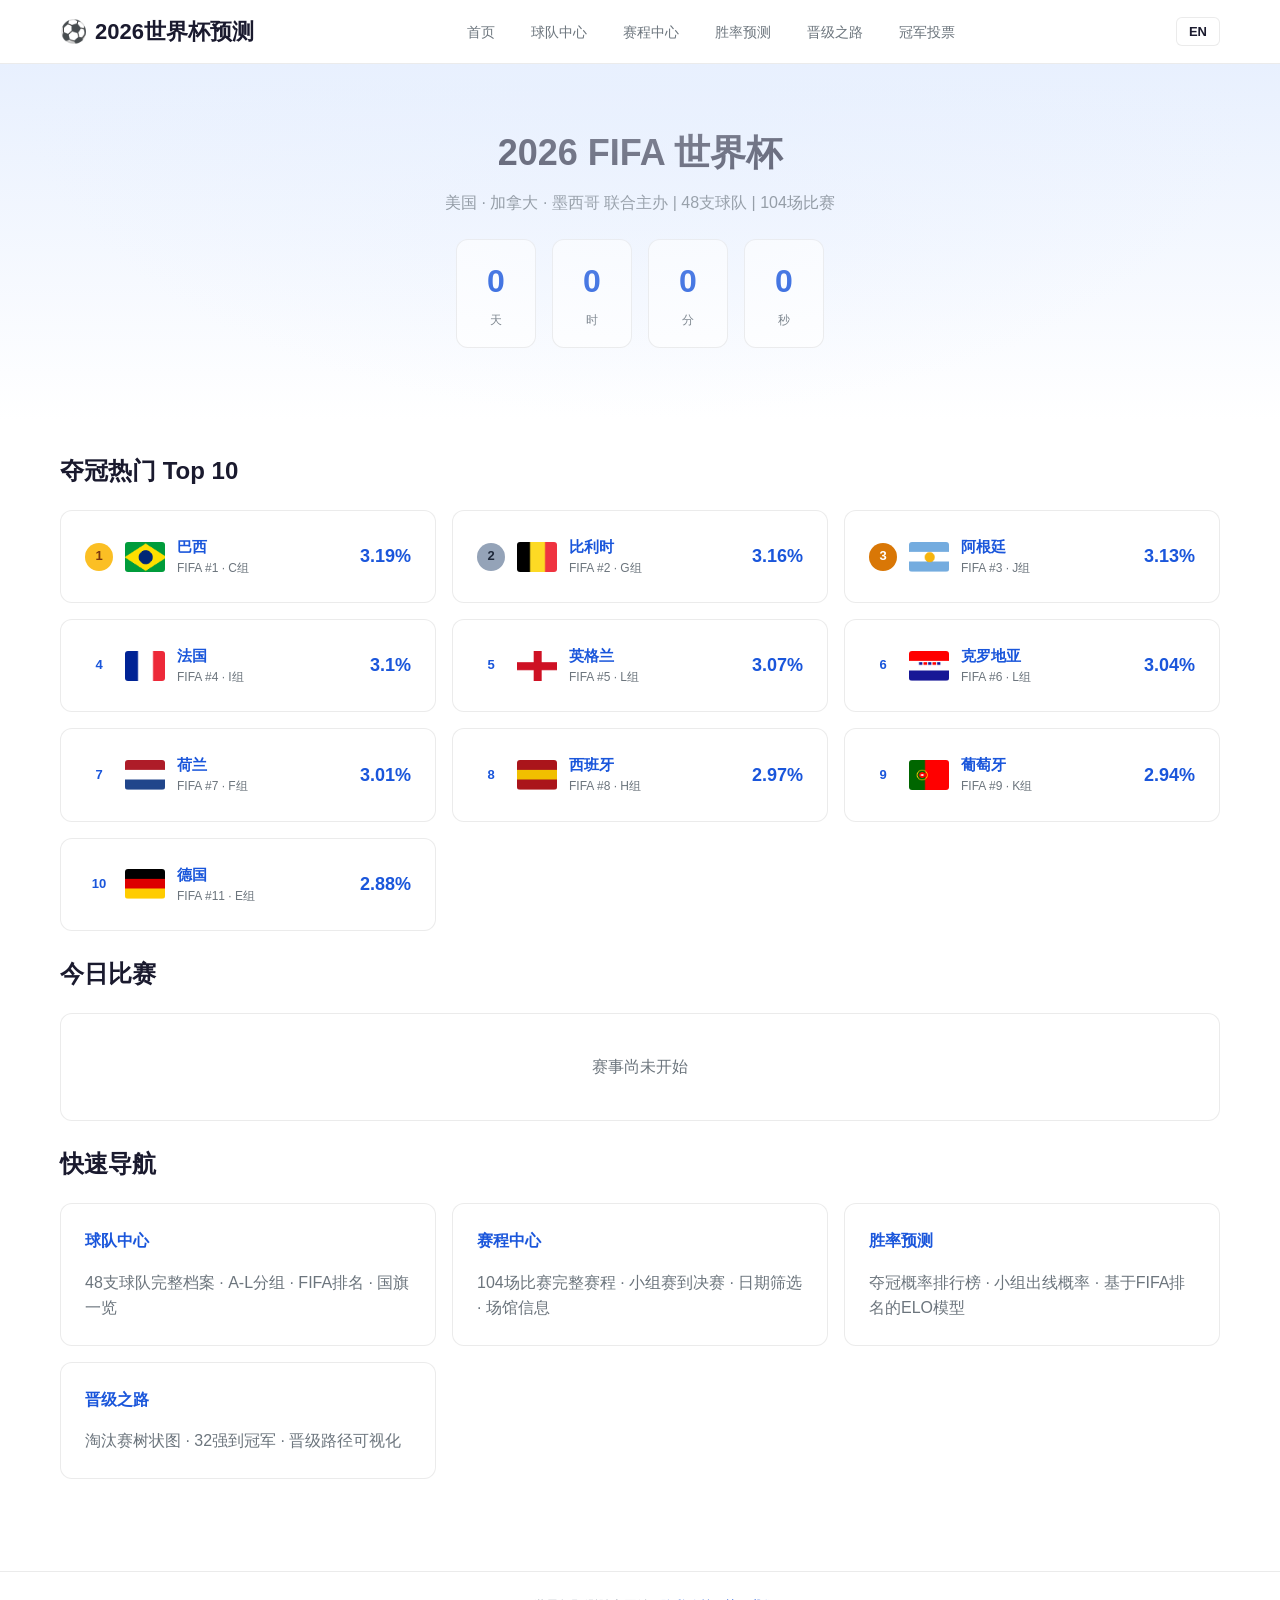
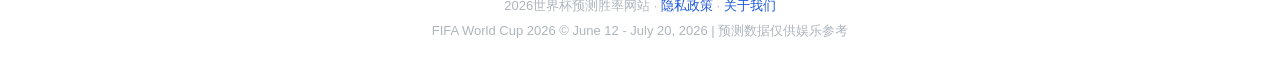
==== commit cf38ae08: "Fix nav cards i18n - English switching now works" ====
--- a/index.html
+++ b/index.html
@@ -80,20 +80,20 @@
     <h2 class="section-title" data-i18n="快速导航">快速导航</h2>
     <div class="card-grid">
       <a href="teams.html" class="card">
-        <div class="card-title">&#127758; 球队中心</div>
-        <p class="text-muted">48支球队完整档案 · A-L分组 · FIFA排名 · 国旗一览</p>
+        <div class="card-title"><span data-i18n="球队中心">球队中心</span></div>
+        <p class="text-muted" data-i18n="48支球队完整档案 · A-L分组 · FIFA排名 · 国旗一览">48支球队完整档案 · A-L分组 · FIFA排名 · 国旗一览</p>
       </a>
       <a href="schedule.html" class="card">
-        <div class="card-title">&#128197; 赛程中心</div>
-        <p class="text-muted">104场比赛完整赛程 · 小组赛到决赛 · 日期筛选 · 场馆信息</p>
+        <div class="card-title"><span data-i18n="赛程中心">赛程中心</span></div>
+        <p class="text-muted" data-i18n="104场比赛完整赛程 · 小组赛到决赛 · 日期筛选 · 场馆信息">104场比赛完整赛程 · 小组赛到决赛 · 日期筛选 · 场馆信息</p>
       </a>
       <a href="probability.html" class="card">
-        <div class="card-title">&#128200; 胜率预测</div>
-        <p class="text-muted">夺冠概率排行榜 · 小组出线概率 · 基于FIFA排名的ELO模型</p>
+        <div class="card-title"><span data-i18n="胜率预测">胜率预测</span></div>
+        <p class="text-muted" data-i18n="夺冠概率排行榜 · 小组出线概率 · 基于FIFA排名的ELO模型">夺冠概率排行榜 · 小组出线概率 · 基于FIFA排名的ELO模型</p>
       </a>
       <a href="bracket.html" class="card">
-        <div class="card-title">&#127937; 晋级之路</div>
-        <p class="text-muted">淘汰赛树状图 · 32强到冠军 · 晋级路径可视化</p>
+        <div class="card-title"><span data-i18n="晋级之路">晋级之路</span></div>
+        <p class="text-muted" data-i18n="淘汰赛树状图 · 32强到冠军 · 晋级路径可视化">淘汰赛树状图 · 32强到冠军 · 晋级路径可视化</p>
       </a>
     </div>
   </div>
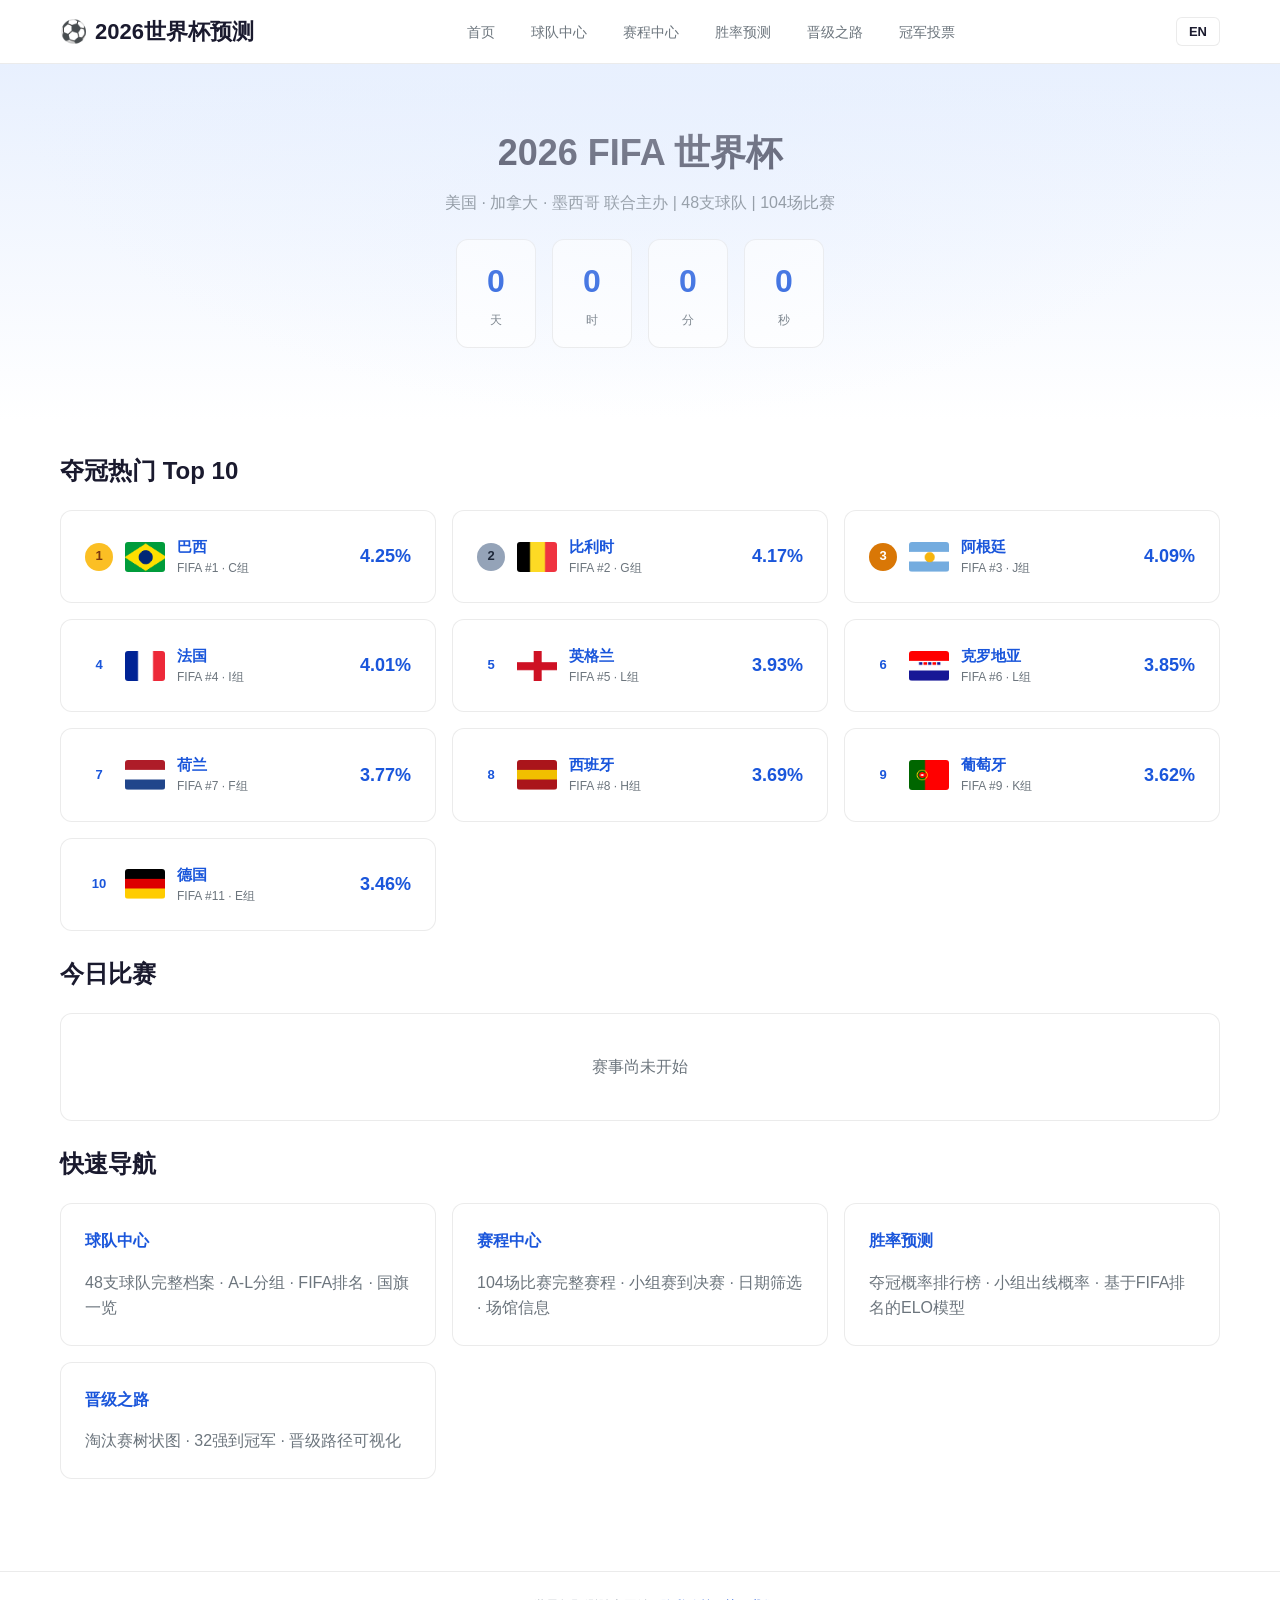
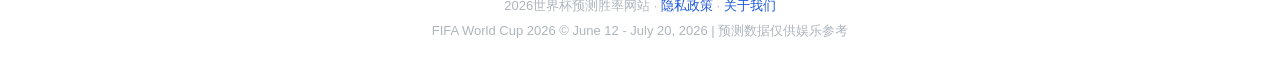
==== commit 8f8bb7ab: "Fix: bilingual team names on index + squared probability formula for better distribution" ====
--- a/index.html
+++ b/index.html
@@ -135,14 +135,16 @@
 
   function renderHotTeams() {
     var odds = getCachedOdds().slice(0, 10);
+    var isEnglish = typeof I18N !== 'undefined' && I18N.current === 'en';
     var hotHTML = odds.map(function(t, i) {
       var rankClass = i === 0 ? 'rank-1' : i === 1 ? 'rank-2' : i === 2 ? 'rank-3' : '';
       var groupLabel = L('组');
+      var teamName = isEnglish ? (getTeamByCode(t.fifaCode) || {}).name || t.name : t.name;
       return '<a href="teams.html?team=' + t.fifaCode + '" class="card glow-card flip-card" style="display:flex;align-items:center;gap:12px;">' +
         '<div class="flip-card-inner" style="display:flex;align-items:center;gap:12px;width:100%;">' +
         '<span class="rank-badge ' + rankClass + '">' + (i+1) + '</span>' +
         '<img src="' + t.flag + '" class="flag-animated" style="width:40px;height:30px;object-fit:cover;border-radius:3px;" alt="">' +
-        '<div style="flex:1"><div style="font-weight:600;font-size:15px;">' + t.name + '</div><div style="font-size:12px;color:var(--text-secondary);">FIFA #' + t.fifaRank + ' · ' + t.group + groupLabel + '</div></div>' +
+        '<div style="flex:1"><div style="font-weight:600;font-size:15px;">' + teamName + '</div><div style="font-size:12px;color:var(--text-secondary);">FIFA #' + t.fifaRank + ' · ' + t.group + groupLabel + '</div></div>' +
         '<div style="font-weight:700;font-size:18px;color:var(--accent);">' + t.probability + '%</div>' +
         '</div></a>';
     }).join('');
